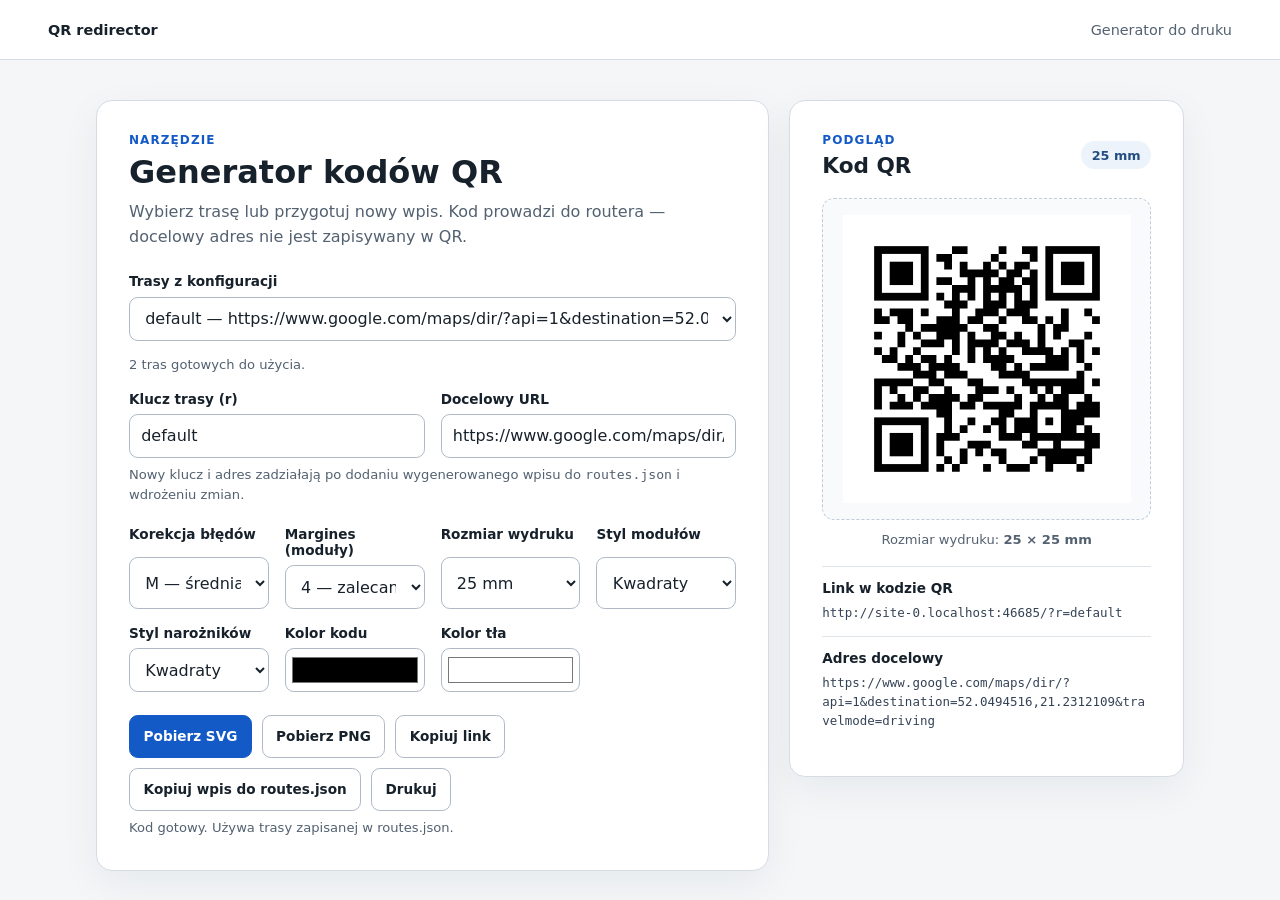
==== generator.html @ b799e988 "feat: add QR code generator and routing functionality - Implemented a QR code generator in generator" ====
<!doctype html>
<html lang="pl">
<head>
  <meta charset="utf-8">
  <meta name="viewport" content="width=device-width, initial-scale=1">
  <meta http-equiv="Content-Security-Policy" content="default-src 'self'; script-src 'self'; style-src 'self' 'unsafe-inline'; connect-src 'self'; img-src 'self' data: blob:; object-src 'none'; base-uri 'self'; form-action 'none'; frame-ancestors 'none'">
  <meta name="referrer" content="no-referrer">
  <meta name="robots" content="noindex, nofollow">
  <title>Generator kodów QR</title>
  <link rel="stylesheet" href="./generator.css">
  <script src="./qr-encoder.js" defer></script>
  <script src="./generator.js" defer></script>
</head>
<body>
  <header class="site-header">
    <a class="brand" href="./generator.html">QR redirector</a>
    <span>Generator do druku</span>
  </header>
  <main class="layout">
    <section class="panel controls" aria-labelledby="page-title">
      <div>
        <p class="eyebrow">Narzędzie</p>
        <h1 id="page-title">Generator kodów QR</h1>
        <p class="intro">Wybierz trasę lub przygotuj nowy wpis. Kod prowadzi do routera — docelowy adres nie jest zapisywany w QR.</p>
      </div>

      <div class="field">
        <label for="route-list">Trasy z konfiguracji</label>
        <select id="route-list">
          <option value="">Wczytywanie tras…</option>
        </select>
        <p id="routes-status" class="help" role="status">Pobieranie routes.json…</p>
      </div>

      <div class="field-grid">
        <div class="field">
          <label for="slug">Klucz trasy (r)</label>
          <input id="slug" type="text" maxlength="32" autocomplete="off" placeholder="np. w">
        </div>
        <div class="field">
          <label for="target">Docelowy URL</label>
          <input id="target" type="url" inputmode="url" autocomplete="url" placeholder="https://example.com/">
        </div>
      </div>
      <p class="help">Nowy klucz i adres zadziałają po dodaniu wygenerowanego wpisu do <code>routes.json</code> i wdrożeniu zmian.</p>

      <div class="field-grid settings-grid">
        <div class="field">
          <label for="ecl">Korekcja błędów</label>
          <select id="ecl">
            <option value="L">L — niska</option>
            <option value="M" selected>M — średnia</option>
            <option value="Q">Q — wysoka</option>
            <option value="H">H — najwyższa</option>
          </select>
        </div>
        <div class="field">
          <label for="quiet-zone">Margines (moduły)</label>
          <select id="quiet-zone">
            <option value="4" selected>4 — zalecany</option>
            <option value="2">2</option>
            <option value="6">6</option>
            <option value="8">8</option>
          </select>
        </div>
        <div class="field">
          <label for="size">Rozmiar wydruku</label>
          <select id="size">
            <option value="20">20 mm</option>
            <option value="25" selected>25 mm</option>
            <option value="30">30 mm</option>
          </select>
        </div>
        <div class="field">
          <label for="module-style">Styl modułów</label>
          <select id="module-style">
            <option value="square" selected>Kwadraty</option>
            <option value="rounded">Zaokrąglone</option>
            <option value="dots">Kropki</option>
            <option value="classy">Classy</option>
            <option value="connected">Połączone</option>
          </select>
        </div>
        <div class="field">
          <label for="eye-style">Styl narożników</label>
          <select id="eye-style">
            <option value="square" selected>Kwadraty</option>
            <option value="rounded">Zaokrąglone</option>
            <option value="dots">Kropki</option>
          </select>
        </div>
        <div class="field color-field">
          <label for="foreground">Kolor kodu</label>
          <input id="foreground" type="color" value="#000000">
        </div>
        <div class="field color-field">
          <label for="background">Kolor tła</label>
          <input id="background" type="color" value="#ffffff">
        </div>
      </div>
      <p id="contrast-warning" class="notice" role="status" hidden></p>

      <div class="actions">
        <button id="download-svg" type="button" class="button primary">Pobierz SVG</button>
        <button id="download-png" type="button" class="button">Pobierz PNG</button>
        <button id="copy-link" type="button" class="button">Kopiuj link</button>
        <button id="copy-entry" type="button" class="button">Kopiuj wpis do routes.json</button>
        <button id="print" type="button" class="button">Drukuj</button>
      </div>
      <p id="status" class="help" role="status"></p>
    </section>

    <section class="panel preview-panel" aria-labelledby="preview-title">
      <div class="preview-heading">
        <div>
          <p class="eyebrow">Podgląd</p>
          <h2 id="preview-title">Kod QR</h2>
        </div>
        <span id="print-size" class="size-badge">25 mm</span>
      </div>
      <div id="qr-preview" class="qr-preview" aria-label="Podgląd kodu QR">
        <p class="placeholder">Wybierz lub wpisz poprawną trasę.</p>
      </div>
      <p class="dimension-note">Rozmiar wydruku: <strong id="dimension">25 × 25 mm</strong></p>
      <div class="url-block">
        <h3>Link w kodzie QR</h3>
        <p id="redirect-url" class="url-value">—</p>
      </div>
      <div class="url-block">
        <h3>Adres docelowy</h3>
        <p id="destination-url" class="url-value">—</p>
      </div>
      <p class="print-caption">QR redirector</p>
    </section>
  </main>
</body>
</html>
---- generator.css ----
:root {
  color-scheme: light dark;
  font-family: system-ui, -apple-system, "Segoe UI", sans-serif;
  background: #f4f6f8;
  color: #17212b;
  font-synthesis: none;
}

* {
  box-sizing: border-box;
}

body {
  min-width: 320px;
  min-height: 100vh;
  margin: 0;
  background: #f4f6f8;
}

.site-header {
  display: flex;
  min-height: 3.75rem;
  align-items: center;
  justify-content: space-between;
  gap: 1rem;
  padding: 0.75rem clamp(1rem, 5vw, 3rem);
  border-bottom: 1px solid #d5dce3;
  background: #fff;
  color: #536171;
  font-size: 0.9rem;
}

.brand {
  color: #17212b;
  font-weight: 750;
  text-decoration: none;
}

.layout {
  display: grid;
  width: min(100% - 2rem, 68rem);
  margin: clamp(1rem, 4vw, 2.5rem) auto;
  gap: 1.25rem;
  align-items: start;
}

.panel {
  min-width: 0;
  padding: clamp(1.25rem, 4vw, 2rem);
  border: 1px solid #d5dce3;
  border-radius: 1rem;
  background: #fff;
  box-shadow: 0 0.75rem 2.5rem rgb(20 35 50 / 6%);
}

.eyebrow {
  margin: 0 0 0.35rem;
  color: #145ac7;
  font-size: 0.75rem;
  font-weight: 750;
  letter-spacing: 0.09em;
  text-transform: uppercase;
}

h1,
h2,
h3,
p {
  margin-top: 0;
}

h1 {
  margin-bottom: 0.55rem;
  font-size: clamp(1.5rem, 5vw, 2rem);
  line-height: 1.2;
}

h2 {
  margin: 0;
  font-size: 1.35rem;
}

h3 {
  margin-bottom: 0.4rem;
  font-size: 0.85rem;
}

.intro {
  max-width: 43rem;
  margin-bottom: 1.5rem;
  color: #536171;
  line-height: 1.55;
}

.field {
  display: grid;
  min-width: 0;
  gap: 0.45rem;
}

.field > label {
  font-size: 0.85rem;
  font-weight: 700;
}

.field-grid {
  display: grid;
  grid-template-columns: repeat(2, minmax(0, 1fr));
  margin-top: 1rem;
  gap: 1rem;
}

.settings-grid {
  grid-template-columns: repeat(4, minmax(0, 1fr));
  margin-top: 1.35rem;
}

input,
select,
button {
  font: inherit;
}

input:not([type="color"]),
select {
  width: 100%;
  min-height: 2.75rem;
  padding: 0.55rem 0.7rem;
  border: 1px solid #aeb9c5;
  border-radius: 0.55rem;
  background: #fff;
  color: #17212b;
}

input:focus-visible,
select:focus-visible,
button:focus-visible,
a:focus-visible {
  outline: 3px solid #75a8fa;
  outline-offset: 2px;
}

.color-field input {
  width: 100%;
  height: 2.75rem;
  padding: 0.25rem;
  border: 1px solid #aeb9c5;
  border-radius: 0.55rem;
  background: #fff;
}

.help {
  min-height: 1.3em;
  margin: 0.45rem 0 0;
  color: #536171;
  font-size: 0.82rem;
  line-height: 1.5;
}

.help.error {
  color: #b42318;
}

code {
  overflow-wrap: anywhere;
}

.notice {
  margin: 1rem 0 0;
  padding: 0.75rem;
  border: 1px solid #d6a53b;
  border-radius: 0.55rem;
  background: #fff6db;
  color: #654700;
  font-size: 0.85rem;
  line-height: 1.5;
}

.actions {
  display: flex;
  flex-wrap: wrap;
  margin-top: 1.4rem;
  gap: 0.6rem;
}

.button {
  min-height: 2.7rem;
  padding: 0.6rem 0.85rem;
  border: 1px solid #aeb9c5;
  border-radius: 0.55rem;
  background: #fff;
  color: #17212b;
  cursor: pointer;
  font-size: 0.85rem;
  font-weight: 650;
}

.button:hover {
  background: #edf3fa;
}

.button.primary {
  border-color: #145ac7;
  background: #145ac7;
  color: #fff;
}

.preview-panel {
  display: grid;
  justify-items: center;
  text-align: center;
}

.preview-heading {
  display: flex;
  width: 100%;
  align-items: center;
  justify-content: space-between;
  margin-bottom: 1.25rem;
}

.preview-heading > div {
  text-align: left;
}

.size-badge {
  padding: 0.4rem 0.65rem;
  border-radius: 99px;
  background: #edf3fa;
  color: #244e82;
  font-size: 0.8rem;
  font-weight: 700;
}

.qr-preview {
  display: grid;
  width: min(100%, 22rem);
  min-height: 15rem;
  padding: 1rem;
  place-items: center;
  overflow: hidden;
  border: 1px dashed #c1ccd7;
  border-radius: 0.75rem;
  background: #f8fafc;
}

.qr-preview .placeholder {
  margin: 0;
  color: #687787;
  font-size: 0.9rem;
}

.qr-svg {
  display: block;
  width: min(100%, 18rem);
  height: auto;
  image-rendering: pixelated;
}

.dimension-note {
  margin: 0.75rem 0 1.2rem;
  color: #536171;
  font-size: 0.82rem;
}

.url-block {
  width: 100%;
  padding: 0.85rem 0;
  border-top: 1px solid #e0e5ea;
  text-align: left;
}

.url-value {
  margin: 0;
  overflow-wrap: anywhere;
  color: #344356;
  font-family: ui-monospace, "Cascadia Code", "Segoe UI Mono", monospace;
  font-size: 0.78rem;
  line-height: 1.55;
}

.print-caption {
  display: none;
}

@media (min-width: 880px) {
  .layout {
    grid-template-columns: minmax(0, 1.45fr) minmax(20rem, 0.85fr);
  }
}

@media (max-width: 560px) {
  .field-grid,
  .settings-grid {
    grid-template-columns: 1fr 1fr;
  }

  .actions .button {
    flex: 1 1 calc(50% - 0.6rem);
  }
}

@media (prefers-color-scheme: dark) {
  :root,
  body {
    background: #10161d;
    color: #edf2f7;
  }

  .site-header,
  .panel {
    border-color: #354352;
    background: #1a232d;
    color: #c4cfda;
  }

  .brand,
  .button,
  input:not([type="color"]),
  select {
    color: #edf2f7;
  }

  .brand {
    color: #edf2f7;
  }

  .intro,
  .help,
  .dimension-note {
    color: #b6c2ce;
  }

  .help.error {
    color: #ffaaa3;
  }

  input:not([type="color"]),
  select,
  .button {
    border-color: #516173;
    background: #202b37;
  }

  .button:hover,
  .size-badge {
    background: #29394b;
    color: #dceaff;
  }

  .button.primary {
    border-color: #8db8ff;
    background: #8db8ff;
    color: #101a28;
  }

  .qr-preview {
    border-color: #516173;
    background: #141c25;
  }

  .url-block {
    border-color: #354352;
  }

  .url-value {
    color: #c4cfda;
  }

  .notice {
    border-color: #8b6a24;
    background: #382e19;
    color: #ffe4a3;
  }
}

@media print {
  @page {
    margin: 12mm;
  }

  :root,
  body {
    min-width: 0;
    min-height: 0;
    background: #fff;
    color: #000;
  }

  .site-header,
  .controls,
  .preview-heading,
  .dimension-note,
  .url-block {
    display: none !important;
  }

  .layout {
    display: block;
    width: auto;
    margin: 0;
  }

  .preview-panel {
    display: grid;
    padding: 0;
    border: 0;
    box-shadow: none;
  }

  .qr-preview {
    width: auto;
    min-height: 0;
    padding: 0;
    border: 0;
    background: #fff;
  }

  .qr-svg {
    width: var(--print-size, 25mm);
    height: var(--print-size, 25mm);
  }

  .print-caption {
    display: block;
    margin: 3mm 0 0;
    font-size: 8pt;
  }
}
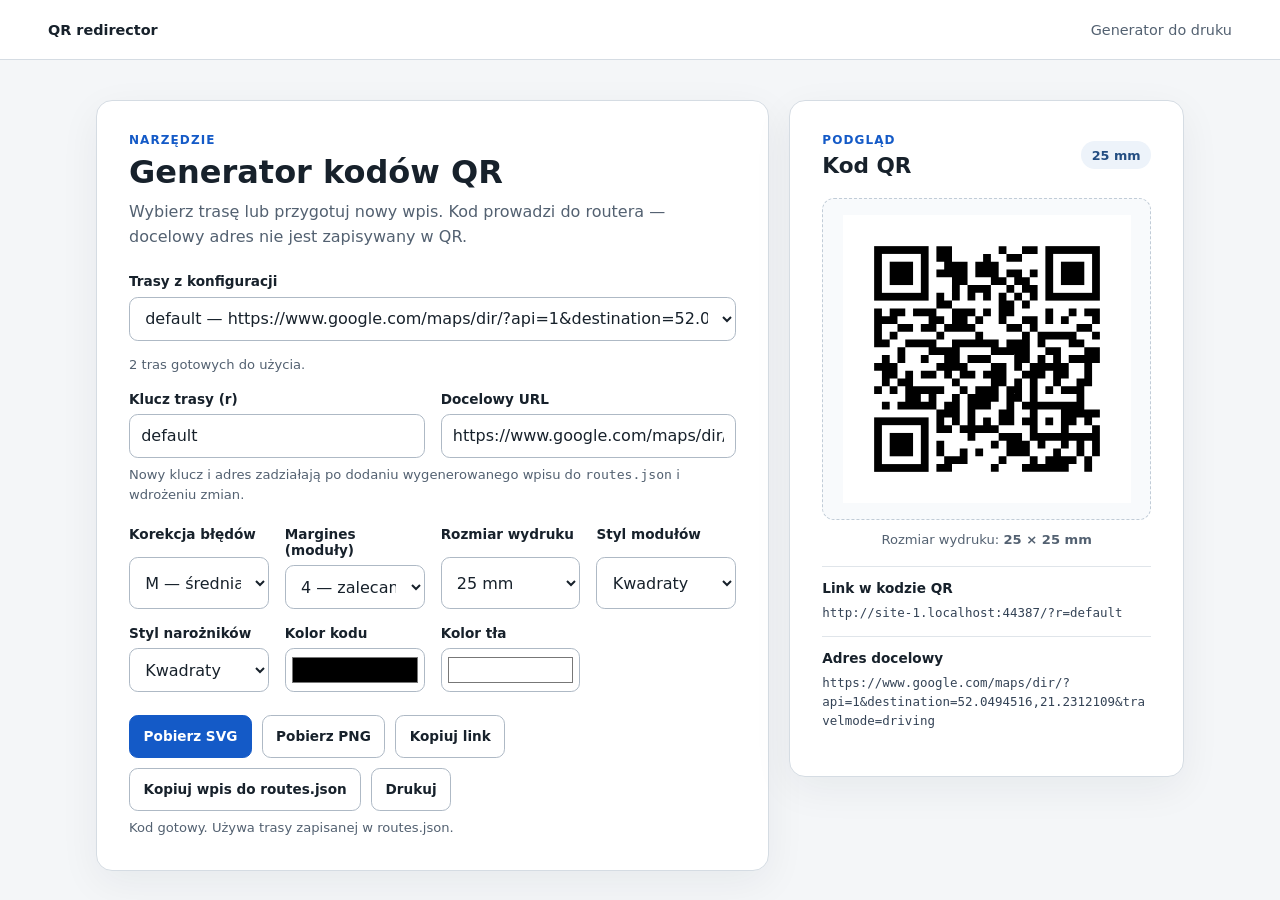
==== commit 2951b976: "Refactor code structure for improved readability and maintainability" ====
--- a/generator.html
+++ b/generator.html
@@ -8,6 +8,7 @@
   <meta name="robots" content="noindex, nofollow">
   <title>Generator kodów QR</title>
   <link rel="stylesheet" href="./generator.css">
+  <script src="./vendor/qrcode-generator.js" defer></script>
   <script src="./qr-encoder.js" defer></script>
   <script src="./generator.js" defer></script>
 </head>
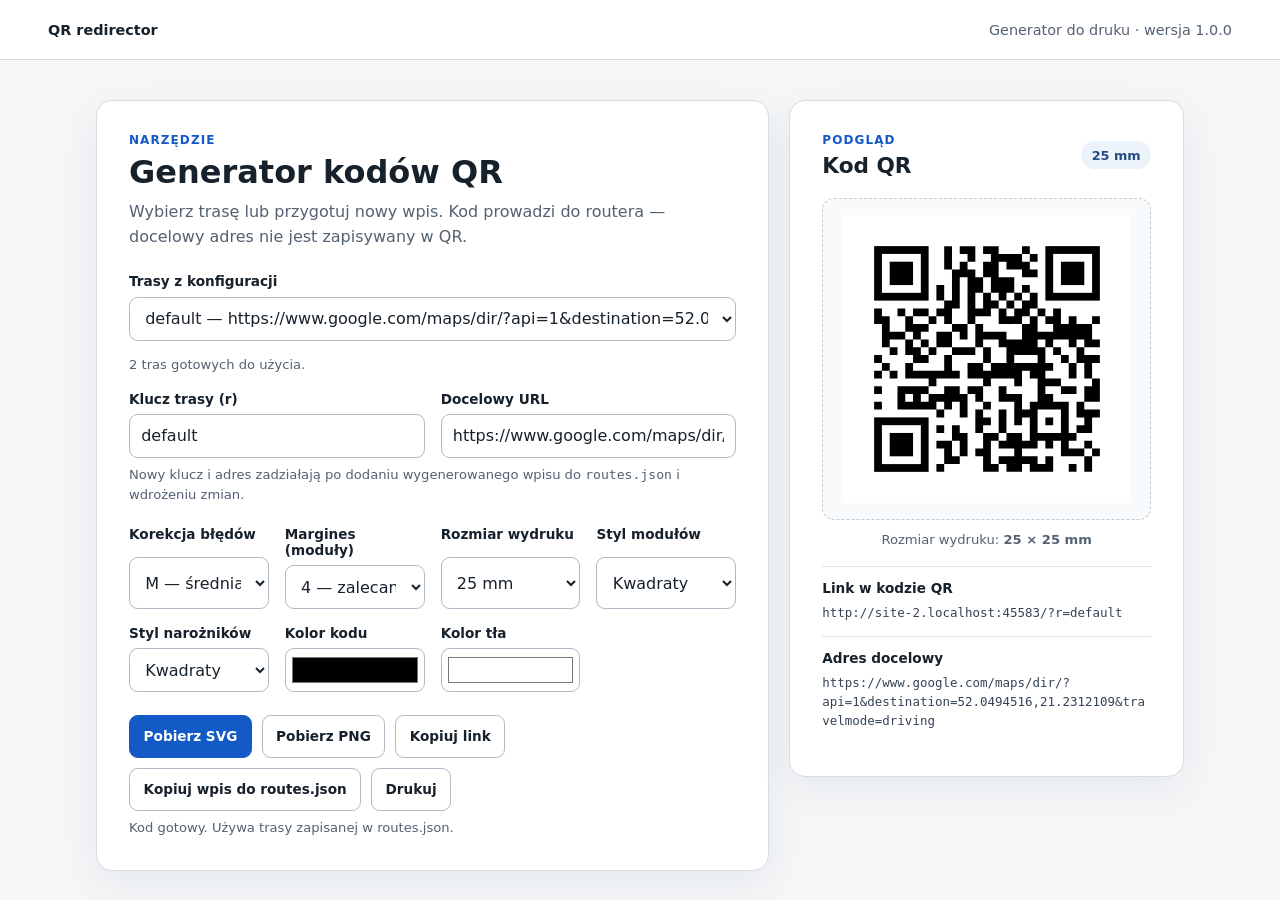
==== commit fb6c34ea: "feat: add versioning instructions and update version display in generator header" ====
--- a/generator.html
+++ b/generator.html
@@ -15,7 +15,7 @@
 <body>
   <header class="site-header">
     <a class="brand" href="./generator.html">QR redirector</a>
-    <span>Generator do druku</span>
+    <span>Generator do druku · wersja 1.0.0</span>
   </header>
   <main class="layout">
     <section class="panel controls" aria-labelledby="page-title">
